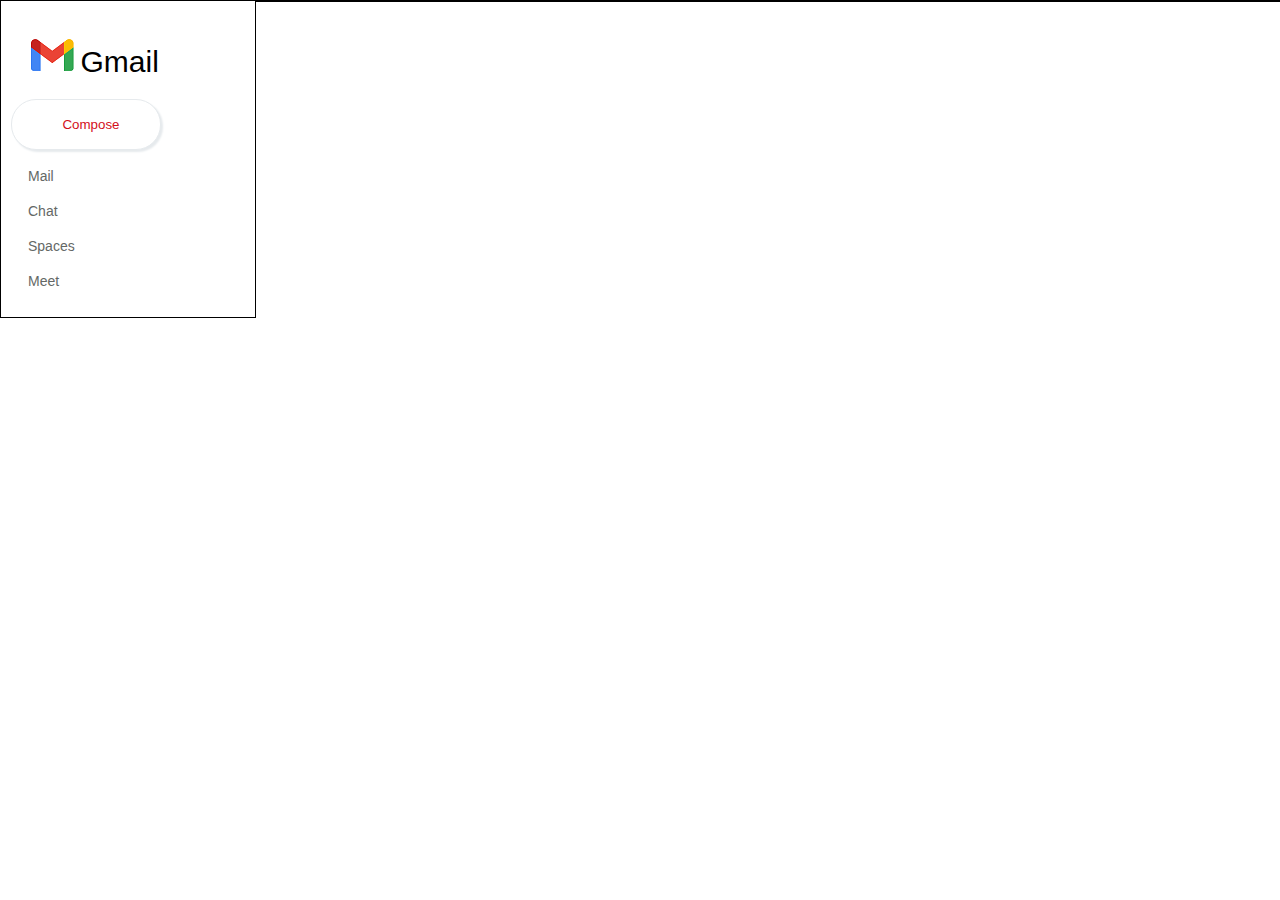
==== gmail/index.html @ 0d0b07e2 "adding files" ====
<!doctype html>
 <html>
  <head>
    <title>Gmail</title>
    <script src="/icons.js"></script>
    <meta name="viewport" content="width=device-width, initial-scale=1.0">
    <link href="css/index.css" type="text/css" rel="stylesheet" />
  <head>
  <body>
      <div  class="main-container">
            <div class="first-container">
                <i class="fa-solid fa-bars"></i>
                <img src="assets/gmaillogo.png" alt="image"/>
                <span>Gmail</span>
                <div class="Compose-btn">
                  <button name="compose-btn" value="Compose"> <i class="fa-solid fa-pencil" ></i>Compose</button>
               </div>
             <div class="clear"></div>
        <div class="options">
            <i class="fa-solid fa-caret-right"></i>
            <span>Mail</span>
        </div>
        <div class="options">
            <i class="fa-solid fa-caret-right"></i>
            <span>Chat</span>
            <i class="fa-solid fa-plus"></i>
        </div>
        <div class="options">
            <i class="fa-solid fa-caret-right"></i>
            <span>Spaces</span>
            <i class="fa-solid fa-plus"></i>
        </div>
        <div class="options">
            <i class="fa-solid fa-caret-right"></i>
            <span>Meet</span>
        </div>
           </div>
         
           <div class="second-container">
      
           <div>
     </div>
  </body>
 <html>
---- gmail/css/index.css ----
*
{
    box-sizing:border-box;
}
body
{
    padding:0;
    margin:0;
    font-family:sans-serif;
}
.main-container
{
    width:100%;
}
.fa-bars
{
    margin:10px;
    font-size:20px; 
}
.first-container
{
   float:left;
   width:20%;
   border:1px solid black;
   padding:25px 0px 10px 10px;
}
.first-container span
{
    font-size:30px;    
}
.first-container img
{
    margin-top:10px; 
}
.Compose-btn
{
   float:left;
   padding-top:20px;
   margin-right:10px;
}
.Compose-btn button
{
   
    width:150px;
    border-radius:25px;
    padding:17px;
    border:1px solid #e6eaed;
    color:#d30e1b;
    box-shadow:2px 2px 2px #e6eaed;
    background-color:white; 
}
.Compose-btn i
{
padding-right:10px;
   color:#d30e1b;
}
.clear
{
content:'';
clear:both;
display:table;
}
.options
{
    margin:17px 13px;
    color:#646866;
    
}
.options span
{
    font-size:14px;
}
.fa-caret-right
{
    margin-right:4px;
    font-size:12px;
    color:#646866
}
.fa-plus
{
    float:right;
}
.second-container
{
    float:left;
    border:1px solid black;
    width:80%;
}
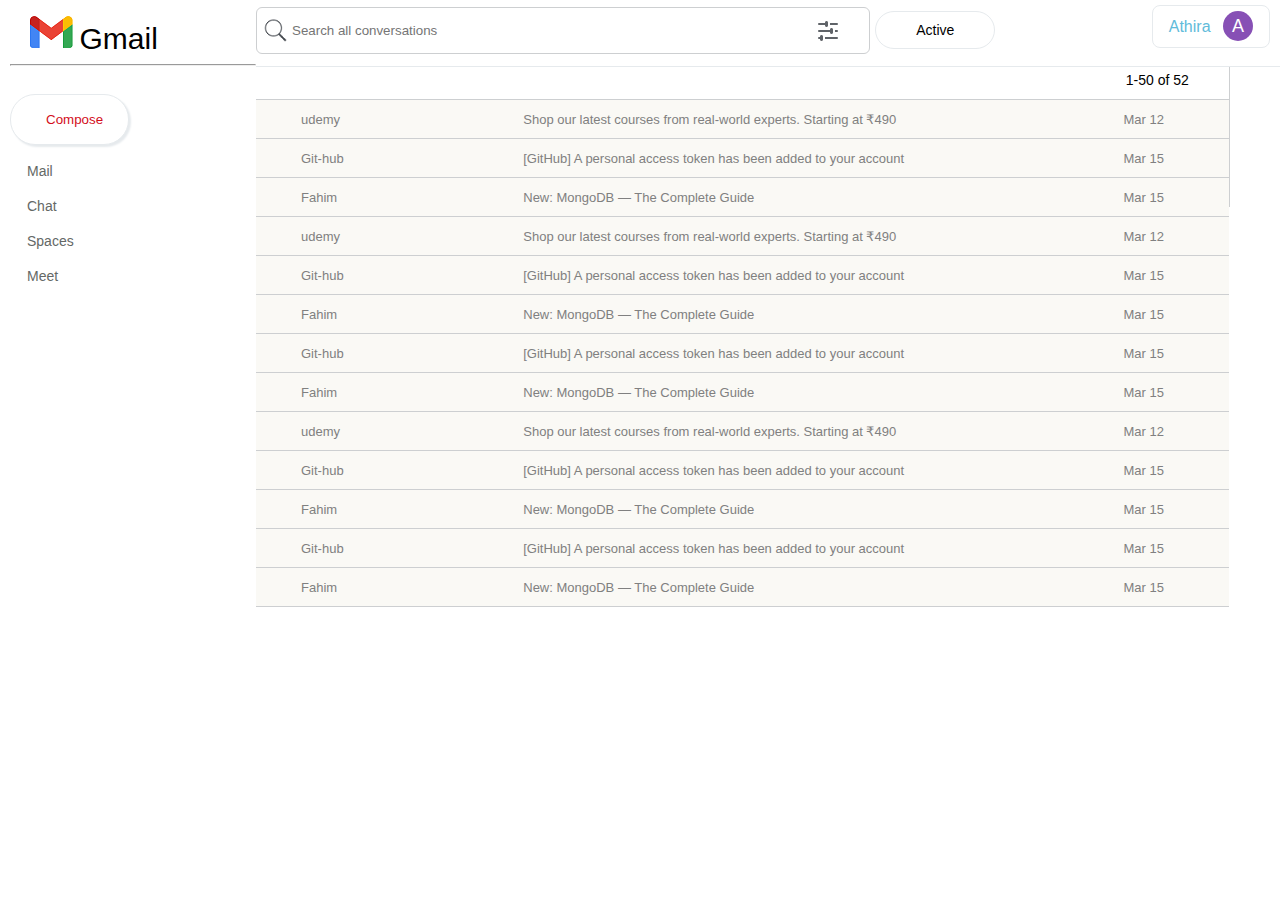
==== commit a18efb60: "updated" ====
--- a/gmail/index.html
+++ b/gmail/index.html
@@ -2,7 +2,7 @@
  <html>
   <head>
     <title>Gmail</title>
-    <script src="/icons.js"></script>
+    <script src="js/icons.js"></script>
     <meta name="viewport" content="width=device-width, initial-scale=1.0">
     <link href="css/index.css" type="text/css" rel="stylesheet" />
   <head>
@@ -12,33 +12,257 @@
                 <i class="fa-solid fa-bars"></i>
                 <img src="assets/gmaillogo.png" alt="image"/>
                 <span>Gmail</span>
+                <hr>
                 <div class="Compose-btn">
                   <button name="compose-btn" value="Compose"> <i class="fa-solid fa-pencil" ></i>Compose</button>
+                </div>
+                <div class="clear"></div>
+                <div class="options">
+                  <i class="fa-solid fa-caret-right"></i>
+                  <span>Mail</span>
                </div>
-             <div class="clear"></div>
-        <div class="options">
-            <i class="fa-solid fa-caret-right"></i>
-            <span>Mail</span>
-        </div>
-        <div class="options">
-            <i class="fa-solid fa-caret-right"></i>
-            <span>Chat</span>
-            <i class="fa-solid fa-plus"></i>
-        </div>
-        <div class="options">
-            <i class="fa-solid fa-caret-right"></i>
-            <span>Spaces</span>
-            <i class="fa-solid fa-plus"></i>
-        </div>
-        <div class="options">
-            <i class="fa-solid fa-caret-right"></i>
-            <span>Meet</span>
-        </div>
+              <div class="options">
+                <i class="fa-solid fa-caret-right"></i>
+                <span>Chat</span>
+                <i class="fa-solid fa-plus"></i>
+             </div>
+             <div class="options">
+               <i class="fa-solid fa-caret-right"></i>
+               <span>Spaces</span>
+               <i class="fa-solid fa-plus"></i>
+             </div>
+             <div class="options">
+               <i class="fa-solid fa-caret-right"></i>
+               <span>Meet</span>
+            </div>
+       </div>
+          <div class="main-second-container">
+                 <header>
+                     <form>
+                        <input type="search" placeholder="Search all conversations" />
+                    
+                   <button  type="submit" class="active-btn" value="active" > 
+                       <i class="fa-solid fa-circle"></i>
+                       Active 
+                      <i class="fa-solid fa-caret-down"></i>
+                   </button>
+                    <i class="fa-regular fa-circle-question" ></i>
+                    <i class="fa-solid fa-gear" ></i>
+                    <i class="fa-solid fa-braille"></i>
+                  <span class="user-logo">
+                      <span class="name">Athira</span>
+                      <span class="symbol">A</span>
+                  </span>
+                  </form>
+                </header>
+                 <div class="clear"></div>
+               <div class="sub-second-container">
+                  <div class="left">
+                      <div class="row">
+                         <div class="col1">
+                           <i class="fa-regular fa-square"></i>
+                           <i class="fa-solid fa-caret-down"></i>
+                           <i class="fa-solid fa-arrow-rotate-right" ></i>
+                           <i class="fa-solid fa-ellipsis-vertical" ></i>
+                         </div>
+                         <div class="col2">
+                            <span >1-50 of 52</span>
+                            <i class="fa-solid fa-angle-left"></i>
+                            <i class="fa-solid fa-angle-right"></i>
+                         </div>
+                      </div>
+                     <div class="mail-list">
+                           <div class="from">
+                                  <i class="fa-regular fa-square"></i>
+                                  <i class="fa-regular fa-star"></i>
+                                  <span>udemy</span>
+                            </div>
+                            <div class="content">
+                                <span>Shop our latest courses from real-world experts. Starting at ₹490</span>
+                            </div>
+                            <div class="date">
+                                    <span> Mar 12</span>
+                            </div>
+                     </div>
+                     <div class="mail-list">
+                           <div class="from">
+                                  <i class="fa-regular fa-square"></i>
+                                  <i class="fa-regular fa-star"></i>
+                                  <span>Git-hub</span>
+                           </div>
+                           <div class="content">
+                                <span>[GitHub] A personal access token has been added to your account</span>
+                           </div>
+                           <div class="date">
+                                 <span>Mar 15</span>
+                           </div>
+                     </div>
+                     <div class="mail-list">
+                          <div class="from">
+                                 <i class="fa-regular fa-square"></i>
+                                 <i class="fa-regular fa-star"></i>
+                                 <span>Fahim </span>
+                          </div>
+                          <div class="content">
+                                <span>New: MongoDB — The Complete Guide</span>
+                          </div>
+                          <div class="date">
+                                 <span>Mar 15</span>
+                          </div>
+                     </div>
+                     <div class="mail-list">
+                          <div class="from">
+                                 <i class="fa-regular fa-square"></i>
+                                 <i class="fa-regular fa-star"></i>
+                                 <span>udemy</span>
+                          </div>
+                          <div class="content">
+                                 <span>Shop our latest courses from real-world experts. Starting at ₹490</span>
+                          </div>
+                          <div class="date">
+                                 <span> Mar 12</span>
+                          </div>
+                     </div>
+                     <div class="mail-list">
+                          <div class="from">
+                                  <i class="fa-regular fa-square"></i>
+                                  <i class="fa-regular fa-star"></i>
+                                  <span>Git-hub</span>
+                           </div>
+                           <div class="content">
+                                <span>[GitHub] A personal access token has been added to your account</span>
+                           </div>
+                           <div class="date">
+                                 <span>Mar 15</span>
+                           </div>
+                     </div>
+                     <div class="mail-list">
+                          <div class="from">
+                                  <i class="fa-regular fa-square"></i>
+                                  <i class="fa-regular fa-star"></i>
+                                  <span>Fahim </span>
+                          </div>
+                          <div class="content">
+                                <span>New: MongoDB — The Complete Guide</span>
+                          </div>
+                          <div class="date">
+                                 <span>Mar 15</span>
+                          </div>
+                    </div>
+                     <div class="mail-list">
+                           <div class="from">
+                                  <i class="fa-regular fa-square"></i>
+                                  <i class="fa-regular fa-star"></i>
+                                  <span>Git-hub</span>
+                           </div>
+                           <div class="content">
+                                <span>[GitHub] A personal access token has been added to your account</span>
+                           </div>
+                           <div class="date">
+                                 <span>Mar 15</span>
+                           </div>
+                     </div>
+                     <div class="mail-list">
+                          <div class="from">
+                                 <i class="fa-regular fa-square"></i>
+                                 <i class="fa-regular fa-star"></i>
+                                 <span>Fahim </span>
+                          </div>
+                          <div class="content">
+                                <span>New: MongoDB — The Complete Guide</span>
+                          </div>
+                          <div class="date">
+                                 <span>Mar 15</span>
+                          </div>
+                     </div>
+                     <div class="mail-list">
+                          <div class="from">
+                                 <i class="fa-regular fa-square"></i>
+                                 <i class="fa-regular fa-star"></i>
+                                 <span>udemy</span>
+                          </div>
+                          <div class="content">
+                                 <span>Shop our latest courses from real-world experts. Starting at ₹490</span>
+                          </div>
+                          <div class="date">
+                                 <span> Mar 12</span>
+                          </div>
+                     </div>
+                     <div class="mail-list">
+                          <div class="from">
+                                  <i class="fa-regular fa-square"></i>
+                                  <i class="fa-regular fa-star"></i>
+                                  <span>Git-hub</span>
+                           </div>
+                           <div class="content">
+                                <span>[GitHub] A personal access token has been added to your account</span>
+                           </div>
+                           <div class="date">
+                                 <span>Mar 15</span>
+                           </div>
+                     </div>
+                     <div class="mail-list">
+                          <div class="from">
+                                  <i class="fa-regular fa-square"></i>
+                                  <i class="fa-regular fa-star"></i>
+                                  <span>Fahim </span>
+                          </div>
+                          <div class="content">
+                                <span>New: MongoDB — The Complete Guide</span>
+                          </div>
+                          <div class="date">
+                                 <span>Mar 15</span>
+                          </div>
+                    </div>
+                     <div class="mail-list">
+                          <div class="from">
+                                  <i class="fa-regular fa-square"></i>
+                                  <i class="fa-regular fa-star"></i>
+                                  <span>Git-hub</span>
+                           </div>
+                           <div class="content">
+                                <span>[GitHub] A personal access token has been added to your account</span>
+                           </div>
+                           <div class="date">
+                                 <span>Mar 15</span>
+                           </div>
+                     </div>
+                     <div class="mail-list">
+                          <div class="from">
+                                  <i class="fa-regular fa-square"></i>
+                                  <i class="fa-regular fa-star"></i>
+                                  <span>Fahim </span>
+                          </div>
+                          <div class="content">
+                                <span>New: MongoDB — The Complete Guide</span>
+                          </div>
+                          <div class="date">
+                                 <span>Mar 15</span>
+                          </div>
+                    </div>
+
+               </div>
+                 <div class="right">
+                    <div class="right-nav">
+                       <i class="fa-solid fa-calendar"></i>
+                    </div>
+                    <div class="right-nav">
+                       <i class="fa-solid fa-lightbulb"></i>
+                    </div>
+             	    <div class="right-nav">
+            	       <i class="fa-solid fa-circle-check"></i>
+                   </div>
+                   <div class="right-nav">
+                      <i class="fa-solid fa-circle-user"></i>
+                  </div>
+                  <div class="right-nav">
+                    <i class="fa-solid fa-minus"></i>
+                 </div>
+                 <div class="right-nav">
+                   <i class="fa-solid fa-plus"></i>
+                </div>
+              </div>
            </div>
-         
-           <div class="second-container">
-      
-           <div>
      </div>
   </body>
  <html>--- a/gmail/css/index.css
+++ b/gmail/css/index.css
@@ -21,8 +21,7 @@
 {
    float:left;
    width:20%;
-   border:1px solid black;
-   padding:25px 0px 10px 10px;
+   padding:3px 0px 10px 10px;
 }
 .first-container span
 {
@@ -40,10 +39,8 @@
 }
 .Compose-btn button
 {
-   
-    width:150px;
     border-radius:25px;
-    padding:17px;
+    padding:17px 25px;
     border:1px solid #e6eaed;
     color:#d30e1b;
     box-shadow:2px 2px 2px #e6eaed;
@@ -51,14 +48,14 @@
 }
 .Compose-btn i
 {
-padding-right:10px;
+   padding-right:10px;
    color:#d30e1b;
 }
 .clear
 {
-content:'';
-clear:both;
-display:table;
+   content:'';
+   clear:both;
+   display:table;
 }
 .options
 {
@@ -80,9 +77,205 @@
 {
     float:right;
 }
-.second-container
+.main-second-container
 {
     float:left;
-    border:1px solid black;
     width:80%;
-}+}
+header
+{  
+   padding-bottom:12px;
+   border-bottom:1px solid #e6eaed; 
+   float:left;
+   width:100%;
+}
+header button
+{   
+    border:1px solid #e6eaed;
+    padding:10px;
+    border-radius:20px;
+    width:120px;
+    font-size: 14px;
+    background-color:white;
+}
+.fa-circle
+{
+    padding-right:4px;
+    font-size:12px;
+    color:green;
+}
+.fa-caret-down
+{
+   padding-left:3px;
+   color:gray;
+}
+input[type=search]
+{
+    margin-top:7px;
+    width:60%;
+    padding:15px;
+    border-radius:6px;
+    border:1px solid #cdcfd1;
+    background-color:#cdcfd1 ;
+}
+input[type=search]::placeholder
+{
+     padding-left:20px;
+}
+input[type=search]:focus
+{
+    outline:1px solid #cdcfd1;
+    box-shadow:2px 2px 2px #cdcfd1;   
+}
+.main-second-container input
+{
+     background-image:url('../assets/search.png'),url('../assets/filter.png');
+     background-repeat:no-repeat,no-repeat;
+     background-position:1% 50%, 95% 50%;
+     background-orgin:content-box;
+     background-color:white ;
+}
+.fa-circle-question,.fa-gear
+{  
+    padding-left:15px;
+    font-size:20px;
+    color:gray;
+}
+.fa-braille
+{ 
+    padding-left:10px;
+    color:gray;
+}
+.user-logo
+{
+    margin-left:10px;
+    border:1px solid #e6eaed;
+    padding:10px 16px;
+    border-radius: 8px;
+    float:right;
+    margin:5px 10px;
+}
+.symbol
+{
+    font-size:18px;
+    background-color:#8750b5;
+    padding: 5px 9px;
+    border-radius: 25px;
+    color:white;
+}
+.name
+{
+    padding-right:8px;
+    color:rgb(97, 187, 218);
+}
+.sub-second-container
+{
+    float:left;
+    width:100%;
+}
+.left
+{
+     float:left;
+     width:95%;
+}
+.left .row
+{
+     float:left;
+     width:100%;
+     padding-top:4px;
+     border-bottom:1px solid #cdcfd1; 
+}
+.left .row .col1
+{
+     float:left;
+     padding:5px 5px;
+}
+ .fa-arrow-rotate-right,.fa-ellipsis-vertical,.fa-square
+{
+     padding-left:15px;
+}
+.left .row .col2
+{
+     float:right;
+     padding-right:20px;
+}
+.col2 span
+{
+     font-size:14px;
+     padding-right:10px;
+}
+.col2 .fa-angle-left
+{
+      padding-right:10px;
+}
+.mail-list
+{
+      float:left;
+      width:100%;
+      background-color:#faf9f5;
+      padding:10px 10px;
+      border-bottom:1px solid #cdcfd1;
+}
+.mail-list span
+{
+     font-size:13px;
+     color:gray;
+}
+.from
+{
+       float:left;
+       width:27%;
+}
+.from i
+{
+      padding-right:10px;
+      color:#a8a7a2;
+}
+.content
+{
+       float:left;
+       width:63%;
+}
+.date
+{
+        float:left;
+        width:10%;
+}
+.right
+{
+    float:right;
+    width:5%;
+    height:100%;
+    border-left:1px solid #cdcfd1;
+}
+.right i
+{
+    font-size: 20px;
+    padding:25%;
+}
+.right-nav .fa-plus
+{
+  padding-right:45%;
+    
+}
+.fa-calendar
+{
+   color:#51b314;
+}
+.fa-lightbulb
+{
+   color:#f2ee0f;
+}
+..fa-circle-check
+{
+   color:#4e8fd9;
+}
+.fa-circle-user
+{
+   color:#261ddb;
+}
+.fa-minus
+{
+   color:#9ca398;
+}
+
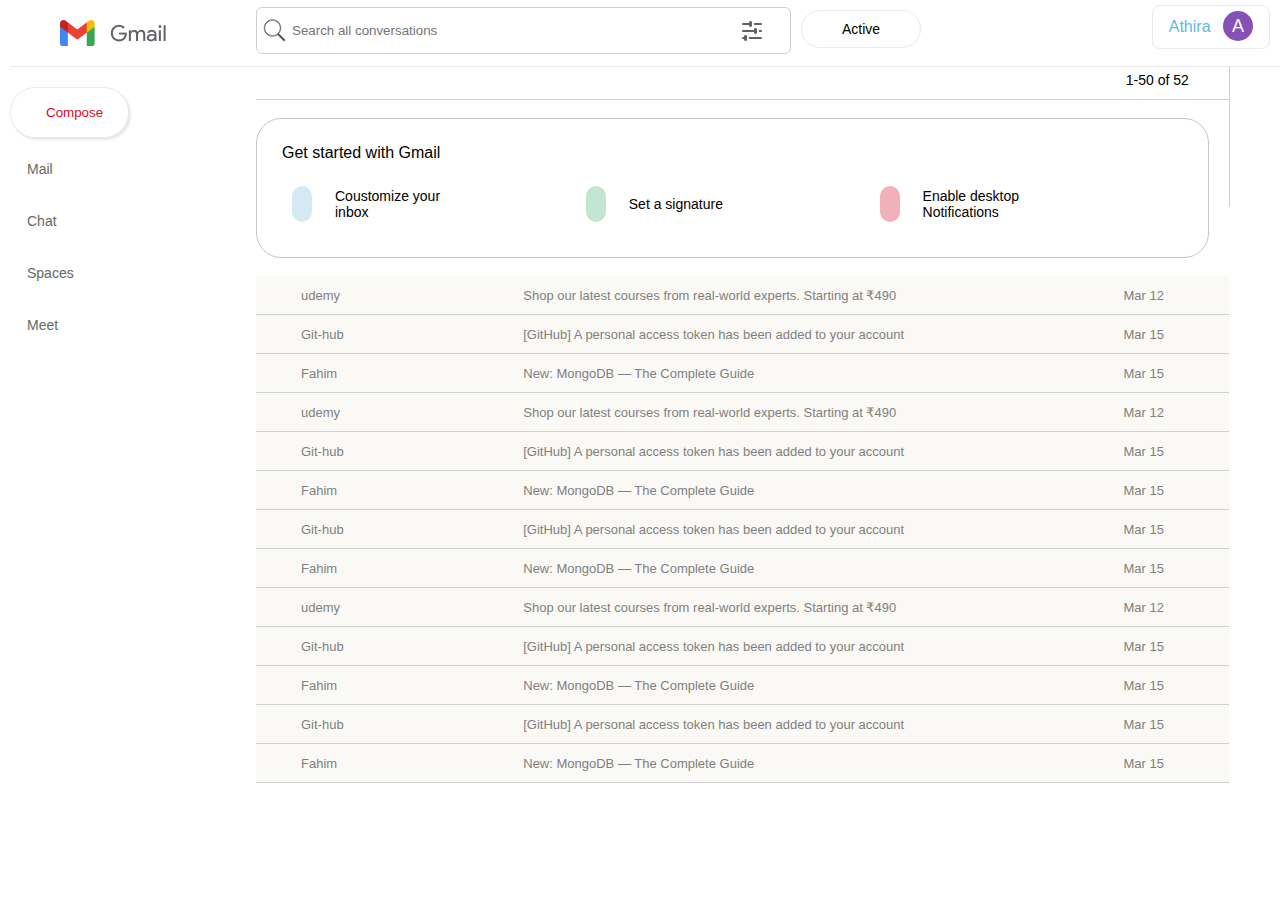
==== commit 621cf154: "updated" ====
--- a/gmail/index.html
+++ b/gmail/index.html
@@ -9,10 +9,11 @@
   <body>
       <div  class="main-container">
             <div class="first-container">
-                <i class="fa-solid fa-bars"></i>
-                <img src="assets/gmaillogo.png" alt="image"/>
-                <span>Gmail</span>
-                <hr>
+              <div class="top-side-nav">
+                <div class="horizontal-bar"><i class="fa-solid fa-bars"></i></div>
+                <div class="logo"><img src="assets/gmail-logo.png" alt="image"/></div>
+                
+              </div>
                 <div class="Compose-btn">
                   <button name="compose-btn" value="Compose"> <i class="fa-solid fa-pencil" ></i>Compose</button>
                 </div>
@@ -36,27 +37,37 @@
                <span>Meet</span>
             </div>
        </div>
-          <div class="main-second-container">
+          <div class="second-container">
                  <header>
+                        <div class="search-bar">
                      <form>
                         <input type="search" placeholder="Search all conversations" />
-                    
-                   <button  type="submit" class="active-btn" value="active" > 
-                       <i class="fa-solid fa-circle"></i>
-                       Active 
-                      <i class="fa-solid fa-caret-down"></i>
-                   </button>
+                     </form>
+                     </div>
+                     <div class="Active-button">
+                       <button  type="submit" class="active-btn" value="active" > 
+                          <i class="fa-solid fa-circle"></i>
+                          Active 
+                         <i class="fa-solid fa-caret-down"></i>
+                       </button>
+                   </div>
+                   <div class="support">
                     <i class="fa-regular fa-circle-question" ></i>
+                  </div>
+                  <div class="settings">
                     <i class="fa-solid fa-gear" ></i>
+                 </div>
+                 <div class="apps">
                     <i class="fa-solid fa-braille"></i>
+                </div>
                   <span class="user-logo">
                       <span class="name">Athira</span>
                       <span class="symbol">A</span>
                   </span>
-                  </form>
+                  
                 </header>
                  <div class="clear"></div>
-               <div class="sub-second-container">
+               <div class="second-container-nav">
                   <div class="left">
                       <div class="row">
                          <div class="col1">
@@ -71,6 +82,27 @@
                             <i class="fa-solid fa-angle-right"></i>
                          </div>
                       </div>
+                      <div class="clear"></div>
+                      <br>
+                      <div class="customise"> 
+                            <span >Get started with Gmail</span>
+                     <div class="customise-icons">
+                      
+                        <div class="inbox" >
+                        <i class="fa-solid fa-gear" ></i>
+                        <div class="description"><span >Coustomize your <br>inbox</span></div>
+                    </div>
+                    <div class="signature">
+                        <i class="fa-solid fa-pen-clip"></i>
+                        <div class="description"><span>Set a signature</span></div>
+                    </div>
+                    <div  class="notifications">
+                        <i class="fa-solid fa-bell"></i>
+                        <div class="description"><span>Enable desktop<br>Notifications</span></div>
+                        </div>
+                     </div>
+                    </div>
+                    <br>
                      <div class="mail-list">
                            <div class="from">
                                   <i class="fa-regular fa-square"></i>
--- a/gmail/css/index.css
+++ b/gmail/css/index.css
@@ -23,9 +23,23 @@
    width:20%;
    padding:3px 0px 10px 10px;
 }
-.first-container span
-{
-    font-size:30px;    
+.top-side-nav
+{
+    display:flex;
+    flex-direction: row;
+    padding-bottom:7px;
+    border-bottom:1px solid #e6eaed; 
+}
+.horizontal-bar
+{
+    flex:2%;
+    padding-top:10px;
+    padding-left: 4px;
+}
+.logo
+{
+    flex:63%;
+    padding-bottom:4px;
 }
 .first-container img
 {
@@ -36,6 +50,7 @@
    float:left;
    padding-top:20px;
    margin-right:10px;
+   margin-bottom:5px;
 }
 .Compose-btn button
 {
@@ -59,9 +74,13 @@
 }
 .options
 {
-    margin:17px 13px;
+    padding:17px 13px;
     color:#646866;
     
+}
+.options:hover
+{
+    background-color: #ced9d1;
 }
 .options span
 {
@@ -77,7 +96,7 @@
 {
     float:right;
 }
-.main-second-container
+.second-container
 {
     float:left;
     width:80%;
@@ -86,10 +105,62 @@
 {  
    padding-bottom:12px;
    border-bottom:1px solid #e6eaed; 
-   float:left;
-   width:100%;
-}
-header button
+   display:flex;
+   flex-direction:row;
+ 
+}
+.search-bar
+{
+    flex:46%;
+   
+}
+.Active-button
+{
+    padding-top:10px;
+    padding-left:10px;
+    flex:5%;
+}
+.support
+{
+    padding-top:15px;
+    padding-left:10px;
+    flex:1%;
+   
+}
+.settings
+{
+    padding-top:15px;
+    padding-left:10px;
+    flex:1%;
+    
+}
+.apps
+{
+    padding-top:15px;
+    padding-left:10px;
+    flex:1%;
+    
+}
+input[type=search]
+{
+    margin-top:7px;
+    width:100%;
+    padding:15px;
+    border-radius:6px;
+    border:1px solid #cdcfd1;
+    background-color:#cdcfd1 ;
+}
+input[type=search]::placeholder
+{
+     padding-left:20px;
+}
+input[type=search]:focus
+{
+    outline:1px solid #cdcfd1;
+    box-shadow:2px 2px 2px #cdcfd1;   
+}
+
+.Active-button  button
 {   
     border:1px solid #e6eaed;
     padding:10px;
@@ -98,6 +169,7 @@
     font-size: 14px;
     background-color:white;
 }
+
 .fa-circle
 {
     padding-right:4px;
@@ -109,30 +181,12 @@
    padding-left:3px;
    color:gray;
 }
-input[type=search]
-{
-    margin-top:7px;
-    width:60%;
-    padding:15px;
-    border-radius:6px;
-    border:1px solid #cdcfd1;
-    background-color:#cdcfd1 ;
-}
-input[type=search]::placeholder
-{
-     padding-left:20px;
-}
-input[type=search]:focus
-{
-    outline:1px solid #cdcfd1;
-    box-shadow:2px 2px 2px #cdcfd1;   
-}
-.main-second-container input
+
+.search-bar input
 {
      background-image:url('../assets/search.png'),url('../assets/filter.png');
      background-repeat:no-repeat,no-repeat;
      background-position:1% 50%, 95% 50%;
-     background-orgin:content-box;
      background-color:white ;
 }
 .fa-circle-question,.fa-gear
@@ -152,7 +206,6 @@
     border:1px solid #e6eaed;
     padding:10px 16px;
     border-radius: 8px;
-    float:right;
     margin:5px 10px;
 }
 .symbol
@@ -168,7 +221,7 @@
     padding-right:8px;
     color:rgb(97, 187, 218);
 }
-.sub-second-container
+.second-container-nav
 {
     float:left;
     width:100%;
@@ -207,6 +260,81 @@
 .col2 .fa-angle-left
 {
       padding-right:10px;
+}
+.customise
+{
+    width:98%;
+    padding:25px;
+    border:1px solid #c3c7c4;
+    border-radius:25px;
+  
+ 
+}
+.customise-icons
+{
+    display:flex;
+    padding:10px;
+    margin-top:14px;
+    flex-direction: row;
+}
+.inbox
+{
+ flex:20%;
+ display:flex;
+}
+.signature
+{
+flex:20%;
+display:flex;
+}
+.notifications
+{
+    flex:20%;
+    display:flex;
+}
+ .customise-icons .fa-gear
+{
+    font-size:20px;
+    background-color:#d4eaf3;
+    padding:10px;
+    margin-right:8px;
+    border-radius: 25px;
+    color:#4db9e7
+}
+.fa-pen-clip
+{
+    font-size:20px;
+    color:green;
+    background-color: #c3e6d3;
+    padding:10px;
+    margin-right:8px;
+    border-radius: 25px;
+  
+}
+.fa-bell
+{
+    font-size:20px;
+    margin-right:8px;
+    color:#e62947;
+    background-color:#f0b1bb;
+    padding:10px;
+    border-radius: 25px;
+  
+}
+.signature .description
+{
+    padding-top: 10px;
+   
+}
+.description:hover{
+    background-color:#ced9d1 ;
+    border-radius:4px;
+}
+.description
+{
+    font-size: 14px;
+    padding-top:2px;
+    padding:2px 15px;
 }
 .mail-list
 {
@@ -266,7 +394,7 @@
 {
    color:#f2ee0f;
 }
-..fa-circle-check
+.fa-circle-check
 {
    color:#4e8fd9;
 }
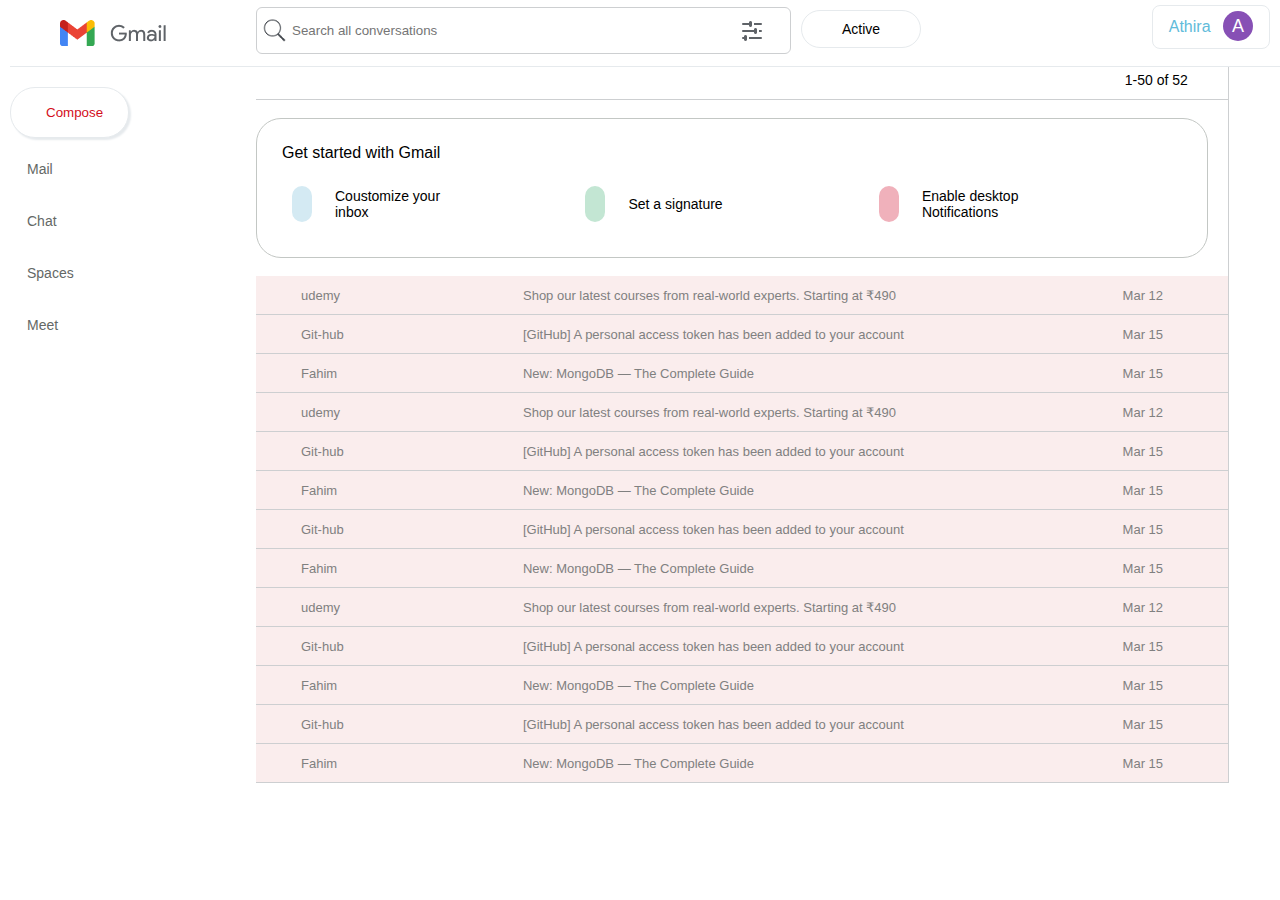
==== commit 87a9d499: "final updated" ====
--- a/gmail/index.html
+++ b/gmail/index.html
@@ -1,11 +1,11 @@
 <!doctype html>
- <html>
+ <html lang="en">
   <head>
     <title>Gmail</title>
     <script src="js/icons.js"></script>
     <meta name="viewport" content="width=device-width, initial-scale=1.0">
     <link href="css/index.css" type="text/css" rel="stylesheet" />
-  <head>
+  </head>
   <body>
       <div  class="main-container">
             <div class="first-container">
@@ -38,7 +38,7 @@
             </div>
        </div>
           <div class="second-container">
-                 <header>
+                <header>
                         <div class="search-bar">
                      <form>
                         <input type="search" placeholder="Search all conversations" />
@@ -50,22 +50,21 @@
                           Active 
                          <i class="fa-solid fa-caret-down"></i>
                        </button>
+                    </div>
+                    <div class="support">
+                       <i class="fa-regular fa-circle-question" ></i>
+                    </div>
+                    <div class="settings">
+                       <i class="fa-solid fa-gear" ></i>
                    </div>
-                   <div class="support">
-                    <i class="fa-regular fa-circle-question" ></i>
+                   <div class="apps">
+                      <i class="fa-solid fa-braille"></i>
                   </div>
-                  <div class="settings">
-                    <i class="fa-solid fa-gear" ></i>
-                 </div>
-                 <div class="apps">
-                    <i class="fa-solid fa-braille"></i>
-                </div>
                   <span class="user-logo">
                       <span class="name">Athira</span>
                       <span class="symbol">A</span>
                   </span>
-                  
-                </header>
+              </header>
                  <div class="clear"></div>
                <div class="second-container-nav">
                   <div class="left">
@@ -272,8 +271,7 @@
                                  <span>Mar 15</span>
                           </div>
                     </div>
-
-               </div>
+                 </div>
                  <div class="right">
                     <div class="right-nav">
                        <i class="fa-solid fa-calendar"></i>
@@ -295,6 +293,7 @@
                 </div>
               </div>
            </div>
+      </div>
      </div>
   </body>
- <html>+ </html>--- a/gmail/css/index.css
+++ b/gmail/css/index.css
@@ -19,9 +19,9 @@
 }
 .first-container
 {
-   float:left;
-   width:20%;
-   padding:3px 0px 10px 10px;
+    float:left;
+    width:20%;
+    padding:3px 0px 10px 10px;
 }
 .top-side-nav
 {
@@ -47,10 +47,10 @@
 }
 .Compose-btn
 {
-   float:left;
-   padding-top:20px;
-   margin-right:10px;
-   margin-bottom:5px;
+    float:left;
+    padding-top:20px;
+    margin-right:10px;
+    margin-bottom:5px;
 }
 .Compose-btn button
 {
@@ -63,14 +63,14 @@
 }
 .Compose-btn i
 {
-   padding-right:10px;
-   color:#d30e1b;
+     padding-right:10px;
+     color:#d30e1b;
 }
 .clear
 {
-   content:'';
-   clear:both;
-   display:table;
+     content:'';
+     clear:both;
+     display:table;
 }
 .options
 {
@@ -103,10 +103,10 @@
 }
 header
 {  
-   padding-bottom:12px;
-   border-bottom:1px solid #e6eaed; 
-   display:flex;
-   flex-direction:row;
+    padding-bottom:12px;
+    border-bottom:1px solid #e6eaed; 
+    display:flex;
+    flex-direction:row;
  
 }
 .search-bar
@@ -132,14 +132,12 @@
     padding-top:15px;
     padding-left:10px;
     flex:1%;
-    
 }
 .apps
 {
     padding-top:15px;
     padding-left:10px;
     flex:1%;
-    
 }
 input[type=search]
 {
@@ -230,6 +228,7 @@
 {
      float:left;
      width:95%;
+     border-right:1px solid #cdcfd1;
 }
 .left .row
 {
@@ -259,7 +258,7 @@
 }
 .col2 .fa-angle-left
 {
-      padding-right:10px;
+     padding-right:10px;
 }
 .customise
 {
@@ -279,13 +278,13 @@
 }
 .inbox
 {
- flex:20%;
- display:flex;
+    flex:20%;
+    display:flex;
 }
 .signature
 {
-flex:20%;
-display:flex;
+    flex:20%;
+    display:flex;
 }
 .notifications
 {
@@ -326,7 +325,8 @@
     padding-top: 10px;
    
 }
-.description:hover{
+.description:hover
+{
     background-color:#ced9d1 ;
     border-radius:4px;
 }
@@ -340,10 +340,14 @@
 {
       float:left;
       width:100%;
-      background-color:#faf9f5;
+      background-color:#faeded;
       padding:10px 10px;
       border-bottom:1px solid #cdcfd1;
 }
+.mail-list:hover
+{
+      background-color:white;
+}
 .mail-list span
 {
      font-size:13px;
@@ -371,39 +375,38 @@
 }
 .right
 {
-    float:right;
-    width:5%;
-    height:100%;
-    border-left:1px solid #cdcfd1;
+       float:right;
+       width:5%;
+       height:100%;
 }
 .right i
 {
-    font-size: 20px;
-    padding:25%;
+      font-size: 20px;
+      padding:25%;
 }
 .right-nav .fa-plus
 {
-  padding-right:45%;
+     padding-right:45%;
     
 }
 .fa-calendar
 {
-   color:#51b314;
+     color:#51b314;
 }
 .fa-lightbulb
 {
-   color:#f2ee0f;
+     color:#f2ee0f;
 }
 .fa-circle-check
 {
-   color:#4e8fd9;
+     color:#4e8fd9;
 }
 .fa-circle-user
 {
-   color:#261ddb;
+    color:#261ddb;
 }
 .fa-minus
 {
-   color:#9ca398;
+    color:#9ca398;
 }
 
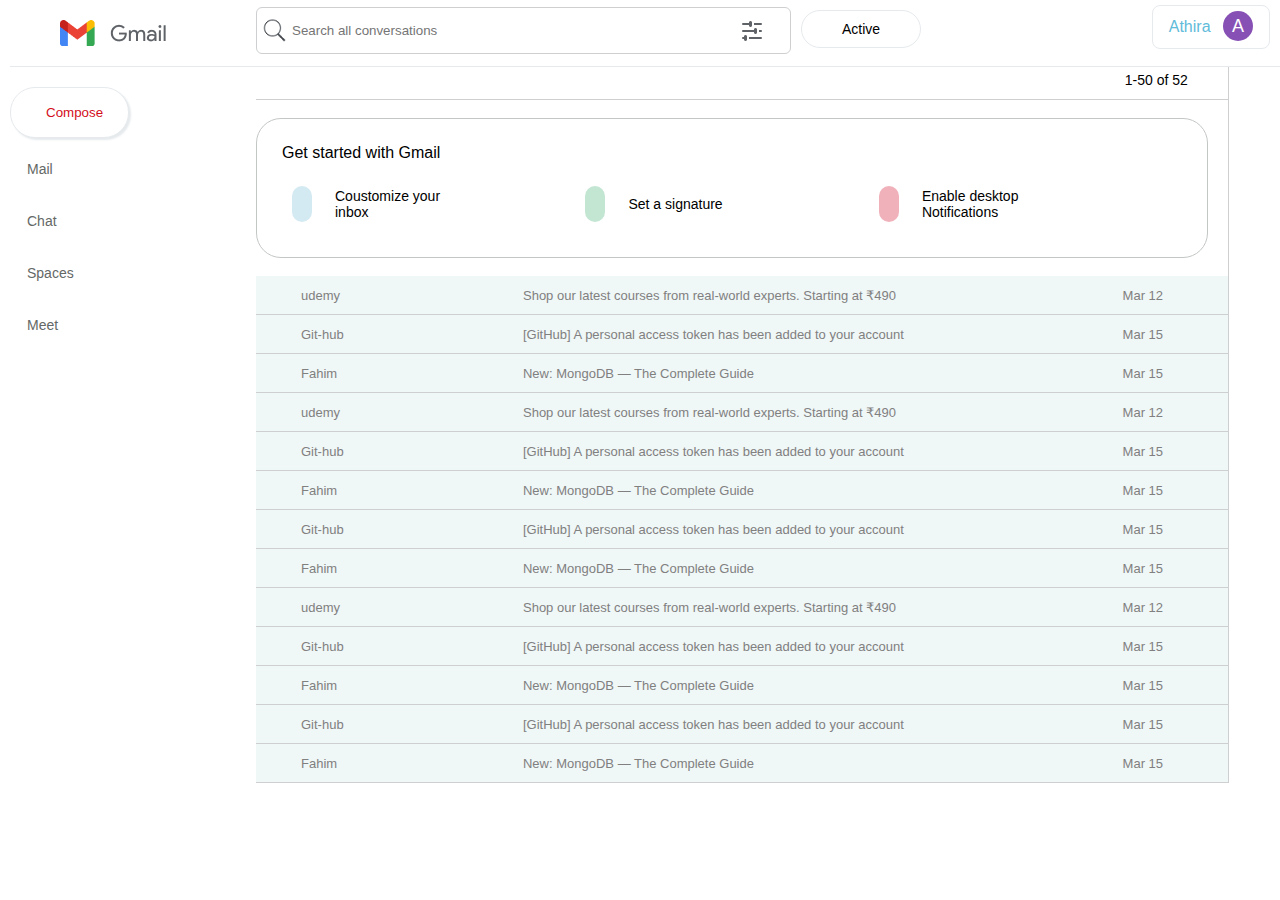
==== commit 9f90990e: "updated" ====
--- a/gmail/index.html
+++ b/gmail/index.html
@@ -37,7 +37,7 @@
                <span>Meet</span>
             </div>
        </div>
-          <div class="second-container">
+       <div class="second-container">
                 <header>
                         <div class="search-bar">
                      <form>
@@ -293,7 +293,7 @@
                 </div>
               </div>
            </div>
-      </div>
+        </div>
      </div>
   </body>
  </html>--- a/gmail/css/index.css
+++ b/gmail/css/index.css
@@ -340,7 +340,7 @@
 {
       float:left;
       width:100%;
-      background-color:#faeded;
+      background-color:#f0f7f7;
       padding:10px 10px;
       border-bottom:1px solid #cdcfd1;
 }
